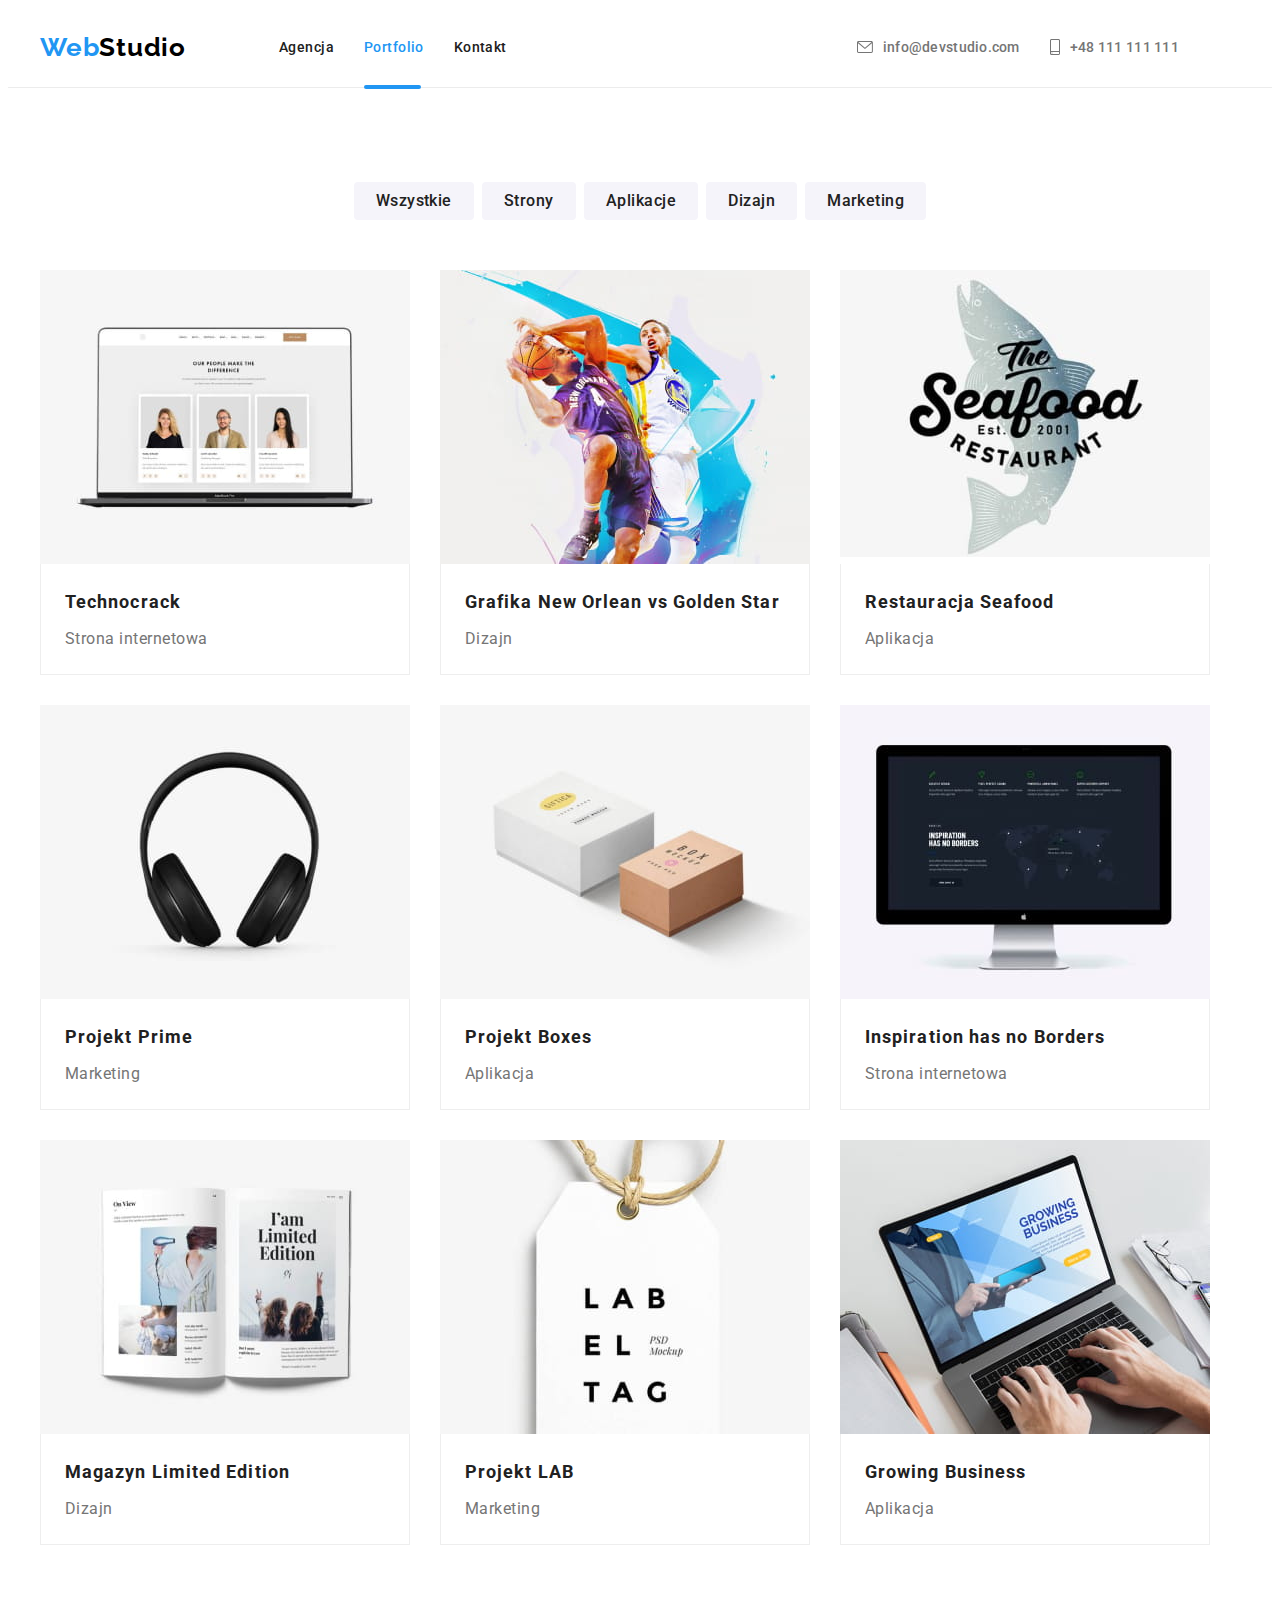
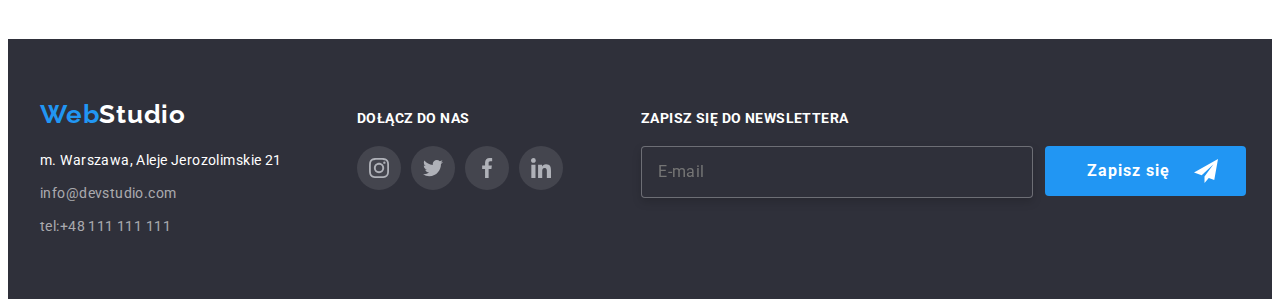
==== portfolio.html @ 3fe0741d "ok" ====
<!DOCTYPE html>
<html lang="pl">
  <head>
    <meta charset="UTF-8" />
    <meta http-equiv="X-UA-Compatible" content="IE=edge" />
    <meta name="viewport" content="width=device-width, initial-scale=1.0" />
    <title>Portfolio</title>
    <link
      rel="stylesheet"
      href="https://cdnjs.cloudflare.com/ajax/libs/modern-normalize/1.1.0/modern-normalize.min.css"
      integrity="sha512-wpPYUAdjBVSE4KJnH1VR1HeZfpl1ub8YT/NKx4PuQ5NmX2tKuGu6U/JRp5y+Y8XG2tV+wKQpNHVUX03MfMFn9Q=="
      crossorigin="anonymous"
      referrerpolicy="no-referrer"
    />
    <link rel="preconnect" href="https://fonts.googleapis.com" />
    <link rel="preconnect" href="https://fonts.gstatic.com" crossorigin />

    <link
      href="https://fonts.googleapis.com/css2?family=Raleway:wght@700&family=Roboto:wght@400;500;700;900&display=swap"
      rel="stylesheet"
    />

    <link href="./CSS/main.min.css" rel="stylesheet" />
  </head>
  <body>
    <header class="header">
      <div class="container header__container">
        <a href="index.html" class="brandname header__brandname"
          ><span class="pieceofbrand header__pieceofbrand">Web</span>Studio</a
        >
        <!--dodaję span żeby kolor Web były inny od Studio-->
        <nav class="nav header__nav">
          <ul class="list nav__list">
            <li>
              <a href="index.html" class="nav__link">Agencja</a>
            </li>
            <li><a href="portfolio.html" class="nav__link currentsiteportfolio">Portfolio</a></li>
            <li><a href="#Kontakt" class="nav__link">Kontakt</a></li>
          </ul>
        </nav>
        <ul class="contact header__contact list">
          <li class="contact__item">
            <a class="contact__link" href="mailto:info@devstudio.com">
              <svg class="contact__img" width="16" height="12">
                <use href="./icons.svg#icon-envelope"></use>
              </svg>
              info@devstudio.com</a
            >
          </li>
          <li>
            <a class="contact__link" href="tel:+48111111111">
              <svg class="contact__img" width="10" height="16">
                <use href="./icons.svg#icon-smartphone"></use>
              </svg>
              +48 111 111 111</a
            >
          </li>
        </ul>
      </div>
    </header>
    <main>
      <section class="section portfolio-section">
        <div class="container portfolio-section__container">
          <h1 class="visually-hidden portfolio-section__visually-hidden">portfolio</h1>
          <ul class="buttonslist portfolio-section__buttonlist">
            <li class="buttonslist_item">
              <button type="button" class="buttonslist__btn">Wszystkie</button>
            </li>
            <li class="buttonslist_item">
              <button type="button" class="buttonslist__btn">Strony</button>
            </li>
            <li class="buttonslist_item">
              <button type="button" class="buttonslist__btn">Aplikacje</button>
            </li>
            <li class="buttonslist_item">
              <button type="button" class="buttonslist__btn">Dizajn</button>
            </li>
            <li class="buttonslist_item">
              <button type="button" class="buttonslist__btn">Marketing</button>
            </li>
          </ul>
          <ul class="imagelist portfolio-section__imagelist">
            <li class="imagelist__item">
              <a class="imagelist__link" href="#">
                <div class="box imagelist__box">
                  <img
                    class="box__image"
                    src="./images/technocrack.jpg"
                    alt="zespół pracowników na ekranie monitora"
                    width="370"
                    height="294"
                  />
                  <div class="overlay imagelist__overlay">
                    Technocrack jest popularną platformą wykorzystywaną do rozpowszechniania
                    koronawirusa. Firmy wykorzystują tę platformę do celów szpiegowskich i ataków na
                    niezabezpieczone serwery konkurencji
                  </div>
                </div>
                <div class="imagelist__border">
                  <h3 class="imagelist__header">Technocrack</h3>
                  <p class="imagelist__description">Strona internetowa</p>
                </div></a
              >
            </li>
            <li class="imagelist__item">
              <a class="imagelist__link" href="#"
                ><div class="box imagelist__box">
                  <img
                    class="box__image"
                    src="./images/neworlean.jpg"
                    alt="grafika przedstawiająca koszykarzy"
                    width="370"
                    height="294"
                  />
                  <div class="overlay imagelist__overlay">
                    Technocrack jest popularną platformą wykorzystywaną do rozpowszechniania
                    koronawirusa. Firmy wykorzystują tę platformę do celów szpiegowskich i ataków na
                    niezabezpieczone serwery konkurencji
                  </div>
                </div>
                <div class="imagelist__border">
                  <h3 class="imagelist__header">Grafika New Orlean vs Golden Star</h3>
                  <p class="imagelist__description">Dizajn</p>
                </div></a
              >
            </li>
            <li class="imagelist__item">
              <a class="imagelist__link" href="#"
                ><div class="box imagelist__box">
                  <img
                    class="box__image"
                    src="./images/restaurant.jpg"
                    alt="logo restauracji"
                    width="370"
                    height="294"
                  />
                  <div class="overlay imagelist__overlay">
                    Technocrack jest popularną platformą wykorzystywaną do rozpowszechniania
                    koronawirusa. Firmy wykorzystują tę platformę do celów szpiegowskich i ataków na
                    niezabezpieczone serwery konkurencji
                  </div>
                </div>
                <div class="imagelist__border">
                  <h3 class="imagelist__header">Restauracja Seafood</h3>
                  <p class="imagelist__description">Aplikacja</p>
                </div></a
              >
            </li>
            <li class="imagelist__item">
              <a class="imagelist__link" href="#"
                ><div class="box imagelist__box">
                  <img
                    class="box__image"
                    src="./images/project-prime.jpg"
                    alt="słuchawki"
                    width="370"
                    height="294"
                  />
                  <div class="overlay imagelist__overlay">
                    Technocrack jest popularną platformą wykorzystywaną do rozpowszechniania
                    koronawirusa. Firmy wykorzystują tę platformę do celów szpiegowskich i ataków na
                    niezabezpieczone serwery konkurencji
                  </div>
                </div>
                <div class="imagelist__border">
                  <h3 class="imagelist__header">Projekt Prime</h3>
                  <p class="imagelist__description">Marketing</p>
                </div></a
              >
            </li>
            <li class="imagelist__item">
              <a class="imagelist__link" href="#"
                ><div class="box imagelist__box">
                  <img
                    class="box__image"
                    src="./images/project-boxex.jpg"
                    alt="dwa pudełka"
                    width="370"
                    height="294"
                  />
                  <div class="overlay imagelist__overlay">
                    Technocrack jest popularną platformą wykorzystywaną do rozpowszechniania
                    koronawirusa. Firmy wykorzystują tę platformę do celów szpiegowskich i ataków na
                    niezabezpieczone serwery konkurencji
                  </div>
                </div>
                <div class="imagelist__border">
                  <h3 class="imagelist__header">Projekt Boxes</h3>
                  <p class="imagelist__description">Aplikacja</p>
                </div></a
              >
            </li>
            <li class="imagelist__item">
              <a class="imagelist__link" href="#"
                ><div class="box imagelist__box">
                  <img
                    class="box__image"
                    src="./images/inspiration.jpg"
                    alt="ekran monitora"
                    width="370"
                    height="294"
                  />
                  <div class="overlay imagelist__overlay">
                    Technocrack jest popularną platformą wykorzystywaną do rozpowszechniania
                    koronawirusa. Firmy wykorzystują tę platformę do celów szpiegowskich i ataków na
                    niezabezpieczone serwery konkurencji
                  </div>
                </div>
                <div class="imagelist__border">
                  <h3 class="imagelist__header">Inspiration has no Borders</h3>
                  <p class="imagelist__description">Strona internetowa</p>
                </div></a
              >
            </li>
            <li class="imagelist__item">
              <a class="imagelist__link" href="#"
                ><div class="box imagelist__box">
                  <img
                    class="box__image"
                    class="box__image"
                    src="./images/magazine.jpg"
                    alt="otwarte czasopismo"
                    width="370"
                    height="294"
                  />
                  <div class="overlay imagelist__overlay">
                    Technocrack jest popularną platformą wykorzystywaną do rozpowszechniania
                    koronawirusa. Firmy wykorzystują tę platformę do celów szpiegowskich i ataków na
                    niezabezpieczone serwery konkurencji
                  </div>
                </div>
                <div class="imagelist__border">
                  <h3 class="imagelist__header">Magazyn Limited Edition</h3>
                  <p class="imagelist__description">Dizajn</p>
                </div></a
              >
            </li>
            <li class="imagelist__item">
              <a class="imagelist__link" href="#"
                ><div class="box imagelist__box">
                  <img
                    class="box__image"
                    src="./images/project-lab.jpg"
                    alt="etykieta z nazwą projektu"
                    width="370"
                    height="294"
                  />
                  <div class="overlay imagelist__overlay">
                    Technocrack jest popularną platformą wykorzystywaną do rozpowszechniania
                    koronawirusa. Firmy wykorzystują tę platformę do celów szpiegowskich i ataków na
                    niezabezpieczone serwery konkurencji
                  </div>
                </div>
                <div class="imagelist__border">
                  <h3 class="imagelist__header">Projekt LAB</h3>
                  <p class="imagelist__description">Marketing</p>
                </div></a
              >
            </li>
            <li class="imagelist__item">
              <a class="imagelist__link" href="#"
                ><div class="box imagelist__box">
                  <img
                    class="box__image"
                    src="./images/growing-business.jpg"
                    alt="otwarty laptop"
                    width="370"
                    height="294"
                  />
                  <div class="overlay imagelist__overlay">
                    Technocrack jest popularną platformą wykorzystywaną do rozpowszechniania
                    koronawirusa. Firmy wykorzystują tę platformę do celów szpiegowskich i ataków na
                    niezabezpieczone serwery konkurencji
                  </div>
                </div>
                <div class="imagelist__border">
                  <h3 class="imagelist__header">Growing Business</h3>
                  <p class="imagelist__description">Aplikacja</p>
                </div></a
              >
            </li>
          </ul>
        </div>
      </section>
    </main>
    <footer class="footer">
      <div class="container footer__container">
        <div class="footer__brandparagraph">
          <a href="index.html" class="brandname footer__brandname"
            ><span class="pieceofbrand footer__pieceofbrand">Web</span>Studio</a
          >
          <address class="adress footer__adress">
            <ul class="adress__list">
              <li class="adress__item">
                <a href="https://www.google.pl/" class="adress__localization"
                  >m. Warszawa, Aleje Jerozolimskie 21</a
                >
              </li>
              <li class="adress__item">
                <a href="mailto:info@devstudio.com" class="adress__contactfooter"
                  >info@devstudio.com</a
                >
              </li>
              <li class="adress__item">
                <a href="tel:+48111111111" class="adress__contactfooter">tel:+48 111 111 111</a>
              </li>
            </ul>
          </address>
        </div>
        <div class="footer__joinus-container">
          <p class="footer__joinus-slogan">dołącz do nas</p>
          <ul class="social social--footer footer__social">
            <li class="social__item">
              <a
                href="https://www.instagram.com/"
                target="_blank"
                class="social__link social__link-click"
                ><svg class="social__instagram">
                  <use href="./sprite.svg#icon-instagram"></use>
                </svg>
              </a>
            </li>
            <li class="social__item">
              <a
                href="https://www.twitter.com/"
                target="_blank"
                class="social__link social__link-click"
                ><svg class="social__twitter">
                  <use href="./sprite.svg#icon-twitter"></use>
                </svg>
              </a>
            </li>
            <li class="social__item">
              <a
                href="https://www.facebook.com/"
                target="_blank"
                class="social__link social__link-click"
                ><svg class="social__facebook">
                  <use href="./sprite.svg#icon-facebook"></use>
                </svg>
              </a>
            </li>
            <li class="social__item">
              <a
                href="https://www.linkedin.com/"
                target="_blank"
                class="social__link social__link-click"
                ><svg class="social__linkedin">
                  <use href="./sprite.svg#icon-linkedin"></use>
                </svg>
              </a>
            </li>
          </ul>
        </div>
        <form class="newsletterform footer__form">
          <label for="user-email" class="newsletterform__signup"> ZAPISZ SIĘ DO NEWSLETTERA </label>
          <div class="newsletterform__flex">
            <input
              id="user-email"
              type="email"
              name="email"
              placeholder="E-mail"
              class="newsletterform__email"
            />
            <button class="button newsletterform__button" type="submit">
              Zapisz się<svg class="newsletterform__arrow">
                <use href="./sprite2.svg#icon-arrow"></use>
              </svg>
            </button>
          </div>
        </form>
      </div>
    </footer>
  </body>
</html>
---- CSS/main.min.css ----
*,*::before *::after{margin:0;padding:0}body{font-family:"Roboto",sans-serif;font-size:14px;color:#212121;background:#fff;letter-spacing:.03em}h1,h2,h3,p{margin:0 auto}img{max-width:100%;height:auto;display:block}ul{list-style:none;padding:0;margin:0}a{text-decoration:none;margin:0}button{display:-webkit-box;display:-ms-flexbox;display:flex;cursor:pointer;border-radius:4px;border:none;-webkit-box-pack:center;-ms-flex-pack:center;justify-content:center;-webkit-box-align:center;-ms-flex-align:center;align-items:center}.container{width:1200px;margin:0 auto;padding:0 15px}.section{padding-top:94px;padding-bottom:94px}.header{margin:0 auto;border-bottom:1px solid #ececec}.header__container{display:-webkit-box;display:-ms-flexbox;display:flex;-webkit-box-align:center;-ms-flex-align:center;align-items:center;padding-top:24px;padding-bottom:25px}.header__brandname{color:#000;margin-right:93px}.brandname{display:block;font-family:"Raleway";font-size:26px;font-weight:700;letter-spacing:.03em}.pieceofbrand{color:#2196f3}.nav__link{font-weight:500;text-align:left;color:currentColor;-webkit-transition:color 250ms cubic-bezier(0.4, 0, 0.2, 1);transition:color 250ms cubic-bezier(0.4, 0, 0.2, 1)}.nav__link:hover{color:#2196f3}.nav__link:focus{color:#2196f3}.list{display:-webkit-box;display:-ms-flexbox;display:flex;gap:30px}.currentsite{color:#2196f3;position:relative}.currentsite::after{content:"";border-bottom:4px solid #2196f3;border-radius:2px;position:absolute;width:53px;top:46px;left:0}.contact{color:#757575;margin-left:350px}.contact__img{margin-right:10px;fill:currentColor}.contact__link{display:-webkit-box;display:-ms-flexbox;display:flex;-webkit-box-align:center;-ms-flex-align:center;align-items:center;font-weight:500;color:currentColor;letter-spacing:.02em;font-size:14px;-webkit-transition:color 250ms cubic-bezier(0.4, 0, 0.2, 1);transition:color 250ms cubic-bezier(0.4, 0, 0.2, 1)}.contact__link:hover,.contact__link:focus{color:#2196f3}.main-section{background-color:#2f303a;padding-top:200px;padding-bottom:200px;background-image:-webkit-gradient(linear, left top, left bottom, color-stop(50%, rgba(47, 48, 58, 0.4)), color-stop(50%, rgba(47, 48, 58, 0.4))),url(../images/backgroundimage.jpg);background-image:linear-gradient(rgba(47, 48, 58, 0.4) 50%, rgba(47, 48, 58, 0.4) 50%),url(../images/backgroundimage.jpg);background-repeat:no-repeat;background-size:cover;max-width:1600px;height:600px;margin:0 auto}.main-section__header{font-size:44px;font-weight:900;line-height:1.36;letter-spacing:.06em;text-align:center;color:var(--fifhtcolor);margin-bottom:30px;width:696px}.main-section__button{text-align:center;padding:10px 41px;margin:0 auto}.main-section__header{font-size:44px;font-weight:900;line-height:1.36;letter-spacing:.06em;text-align:center;color:#fff;margin-bottom:30px;width:696px}.button{font-size:16px;font-weight:700;line-height:1.88;letter-spacing:.06em;background-color:#2196f3;color:#fff;font-family:"Roboto";font-style:normal}.loremsection__item{-ms-flex-preferred-size:calc((100% - 90px)/4);flex-basis:calc((100% - 90px)/4)}.loremsection__background{display:-webkit-box;display:-ms-flexbox;display:flex;width:270px;height:120px;-webkit-box-pack:center;-ms-flex-pack:center;justify-content:center;-webkit-box-align:center;-ms-flex-align:center;align-items:center;background-color:#f5f4fa;border-radius:4px;margin-bottom:30px}.loremsection__description{line-height:1.71;text-align:left;color:#757575}.loremsection__header{letter-spacing:.03em;font-weight:700;color:#212121;margin-bottom:10px;font-size:14px}.visually-hidden{position:absolute;width:1px;height:1px;margin:-1px;border:0;padding:0;white-space:nowrap;-webkit-clip-path:inset(100%);clip-path:inset(100%);clip:rect(0 0 0 0);overflow:hidden}.ourteam{padding-top:0}.ourteam__item{position:relative}.ourteam__applications{display:-webkit-box;display:-ms-flexbox;display:flex;-webkit-box-pack:center;-ms-flex-pack:center;justify-content:center;-webkit-box-align:center;-ms-flex-align:center;align-items:center;font-family:"Roboto";font-style:normal;font-weight:700;line-height:1.14;color:#fff;width:370px;height:70px;background-color:rgba(47,48,58,.8);position:absolute;bottom:0px}.secondheader{letter-spacing:.03em;font-size:36px;font-weight:700;text-align:center;color:#212121;margin-bottom:50px}.lastsection--background{background-color:#f5f4fa}.lastsection__employee{border-radius:[object Object] px;background-color:#fff;-webkit-box-shadow:0px 1px 3px rgba(0,0,0,.12),0px 1px 1px rgba(0,0,0,.14),0px 2px 1px rgba(0,0,0,.2);box-shadow:0px 1px 3px rgba(0,0,0,.12),0px 1px 1px rgba(0,0,0,.14),0px 2px 1px rgba(0,0,0,.2);border-radius:0px 0px 4px 4px}.lastsection__employee-name{letter-spacing:.03em;font-size:16px;font-weight:500;text-align:center;color:#212121;margin-bottom:10px}.lastsection__employee-description{padding-top:30px;padding-bottom:30px}.lastsection__employee-position{font-size:16px;font-weight:400;text-align:center;color:#757575;letter-spacing:.03em;margin-bottom:16px}.social{display:-webkit-box;display:-ms-flexbox;display:flex;gap:10px;-webkit-box-pack:center;-ms-flex-pack:center;justify-content:center}.social__link{display:-webkit-box;display:-ms-flexbox;display:flex;color:#afb1b8;-webkit-box-pack:center;-ms-flex-pack:center;justify-content:center;-webkit-box-align:center;-ms-flex-align:center;align-items:center;width:44px;height:44px;border-radius:50%;background-color:#fff;-webkit-transition-property:background-color,color;transition-property:background-color,color;-webkit-transition-duration:250ms;transition-duration:250ms;-webkit-transition-timing-function:cubic-bezier(0.4, 0, 0.2, 1);transition-timing-function:cubic-bezier(0.4, 0, 0.2, 1)}.social__link:hover,.social__link:focus{color:#fff;background-color:#2196f3}.social__instagram,.social__linkedin,.social__facebook,.social__twitter{fill:currentColor;width:20px;height:20px}.social--footer{fill:#fff}.social__link-click{background:rgba(255,255,255,.1)}.customer-list{display:-webkit-box;display:-ms-flexbox;display:flex;gap:30px;-webkit-box-pack:center;-ms-flex-pack:center;justify-content:center}.customer-list__link{display:-webkit-box;display:-ms-flexbox;display:flex;-webkit-box-pack:center;-ms-flex-pack:center;justify-content:center;-webkit-box-align:center;-ms-flex-align:center;align-items:center;width:170px;height:92px;color:#afb1b8;border:1px solid currentColor;border-radius:4px;-webkit-transition:color 250ms cubic-bezier(0.4, 0, 0.2, 1);transition:color 250ms cubic-bezier(0.4, 0, 0.2, 1)}.customer-list__icon{fill:currentColor}.customer-list__link:hover,.customer-list__link:focus{color:#2196f3}.footer{background-color:#2f303a;padding-top:60px;padding-bottom:60px}.footer__brandname{text-align:left;color:#fff;margin-bottom:20px;margin-right:171px}.footer__joinus-slogan{font-family:Roboto;font-size:14px;font-weight:700;line-height:16px;letter-spacing:.03em;text-align:left;text-transform:uppercase;color:#fff;margin-bottom:20px}.footer__container{display:-webkit-box;display:-ms-flexbox;display:flex;-webkit-box-align:baseline;-ms-flex-align:baseline;align-items:baseline}.adress__contactfooter{line-height:1.71;color:rgba(255,255,255,.6);font-style:normal;-webkit-transition:color 250ms cubic-bezier(0.4, 0, 0.2, 1);transition:color 250ms cubic-bezier(0.4, 0, 0.2, 1)}.adress__contactfooter:hover,.adress__contactfooter:focus{color:#2196f3;cursor:pointer}.adress__localization{display:block;line-height:1.71;color:#fff;font-style:normal;margin-right:70px}.adress__list{display:block}.adress__item:not(:last-child){margin-bottom:9px}.newsletterform{margin-left:78px}.newsletterform__signup{display:block;font-family:Roboto;font-size:14px;font-weight:700;letter-spacing:.03em;color:#fff;text-transform:uppercase;margin-bottom:20px;cursor:pointer}.newsletterform__flex{display:-webkit-box;display:-ms-flexbox;display:flex}.newsletterform__email{width:358px;padding:15px 16px;font-family:Roboto;font-size:16px;font-weight:400;line-height:1.25;letter-spacing:.03em;border:1px solid rgba(255,255,255,.3);-webkit-filter:drop-shadow(0px 4px 4px rgba(0, 0, 0, 0.15));filter:drop-shadow(0px 4px 4px rgba(0, 0, 0, 0.15));border-radius:4px;background:#2f303a;color:rgba(255,255,255,.6);margin-right:12px;-webkit-transition:border-color 250ms cubic-bezier(0.4, 0, 0.2, 1),drop-shadow 250ms cubic-bezier(0.4, 0, 0.2, 1);transition:border-color 250ms cubic-bezier(0.4, 0, 0.2, 1),drop-shadow 250ms cubic-bezier(0.4, 0, 0.2, 1)}.newsletterform__email:hover,.newsletterform__email:focus{outline:none;border-color:#2196f3;-webkit-filter:drop-shadow(0px 4px 4px rgba(0, 0, 0, 0.15));filter:drop-shadow(0px 4px 4px rgba(0, 0, 0, 0.15))}.newsletterform__button{width:201px;height:50px;padding-left:42px;padding-right:28px;padding-top:0px;padding-bottom:0px;fill:#fff;-webkit-transition:-webkit-box-shadow 250ms cubic-bezier(0.4, 0, 0.2, 1);transition:-webkit-box-shadow 250ms cubic-bezier(0.4, 0, 0.2, 1);transition:box-shadow 250ms cubic-bezier(0.4, 0, 0.2, 1);transition:box-shadow 250ms cubic-bezier(0.4, 0, 0.2, 1), -webkit-box-shadow 250ms cubic-bezier(0.4, 0, 0.2, 1)}.newsletterform__button:hover,.newsletterform__button:focus{-webkit-box-shadow:0px 4px 4px rgba(0,0,0,.15);box-shadow:0px 4px 4px rgba(0,0,0,.15)}.newsletterform__arrow{width:24px;height:24px;margin-left:24px}.backdrop{position:fixed;top:0;left:0;width:100%;height:100%;z-index:1;background:rgba(0,0,0,.2);-webkit-transition:visibility 250ms cubic-bezier(0.4, 0, 0.2, 1),opacity 250ms cubic-bezier(0.4, 0, 0.2, 1);transition:visibility 250ms cubic-bezier(0.4, 0, 0.2, 1),opacity 250ms cubic-bezier(0.4, 0, 0.2, 1)}.is-hidden{pointer-events:none;visibility:hidden;opacity:0}.modal{width:528px;height:581px;position:absolute;top:50%;left:50%;-webkit-transform:translate(-50%, -50%);transform:translate(-50%, -50%);z-index:2;background-color:#fff;border-radius:4px;-webkit-box-shadow:0px 1px 3px rgba(0,0,0,.12),0px 1px 1px rgba(0,0,0,.14),0px 2px 1px rgba(0,0,0,.2);box-shadow:0px 1px 3px rgba(0,0,0,.12),0px 1px 1px rgba(0,0,0,.14),0px 2px 1px rgba(0,0,0,.2);padding:40px 40px}.form__paragraph{font-family:"Roboto";font-style:normal;font-weight:700;font-size:20px;text-align:center;letter-spacing:.03em;color:#212121;margin-bottom:12px}.form__namelabel{font-family:"Roboto";font-style:normal;font-weight:400;font-size:12px;letter-spacing:.01em;color:#757575;cursor:pointer;margin-bottom:4px}.form__user-name{width:100%;height:40px;padding-left:42px;border:1px solid rgba(33,33,33,.2);border-radius:4px;-webkit-transition:border-color 250ms cubic-bezier(0.4, 0, 0.2, 1);transition:border-color 250ms cubic-bezier(0.4, 0, 0.2, 1)}.form__user-name:hover,.form__user-name:focus{border-color:#2196f3;outline:none}.form__user-icon{position:absolute;width:12px;height:12px;top:50%;-webkit-transform:translateY(-50%);transform:translateY(-50%);left:15px;-webkit-transition:fill 250ms cubic-bezier(0.4, 0, 0.2, 1);transition:fill 250ms cubic-bezier(0.4, 0, 0.2, 1)}.form__user-name:hover+.form__user-icon,.form__user-name:focus+.form__user-icon{fill:#2196f3}.form__phonelabel{font-family:"Roboto";font-style:normal;font-weight:400;font-size:12px;letter-spacing:.01em;color:#757575;cursor:pointer;margin-bottom:4px}.form__user-phone{width:100%;height:40px;padding-left:42px;border:1px solid rgba(33,33,33,.2);border-radius:4px;-webkit-transition:border-color 250ms cubic-bezier(0.4, 0, 0.2, 1);transition:border-color 250ms cubic-bezier(0.4, 0, 0.2, 1)}.form__user-phone:hover,.form__user-phone:focus{border-color:#2196f3;outline:none}.form__phone-icon{position:absolute;width:13px;height:13px;top:50%;-webkit-transform:translateY(-50%);transform:translateY(-50%);left:14px;-webkit-transition:fill 250ms cubic-bezier(0.4, 0, 0.2, 1);transition:fill 250ms cubic-bezier(0.4, 0, 0.2, 1)}.form__user-phone:hover+.form__phone-icon,.form__user-phone:focus+.form__phone-icon{fill:#2196f3}.form__email-account-label{font-family:"Roboto";font-style:normal;font-weight:400;font-size:12px;letter-spacing:.01em;color:#757575;cursor:pointer;margin-bottom:4px}.form__user-email-account{width:100%;height:40px;padding-left:42px;border:1px solid rgba(33,33,33,.2);border-radius:4px;-webkit-transition:border-color 250ms cubic-bezier(0.4, 0, 0.2, 1);transition:border-color 250ms cubic-bezier(0.4, 0, 0.2, 1)}.form__user-email-account:hover,.form__user-email-account:focus{border-color:#2196f3;outline:none}.form__email-icon{position:absolute;width:15px;height:12px;top:50%;-webkit-transform:translateY(-50%);transform:translateY(-50%);left:13.5px;-webkit-transition:fill 250ms cubic-bezier(0.4, 0, 0.2, 1);transition:fill 250ms cubic-bezier(0.4, 0, 0.2, 1)}.form__user-email-account:hover+.form__email-icon,.form__user-email-account:focus+.form__email-icon{fill:#2196f3}.form__comment-label{font-family:"Roboto";font-style:normal;font-weight:400;font-size:12px;letter-spacing:.01em;color:#757575;cursor:pointer;margin-bottom:4px}.form__comment:-moz-placeholder-shown{font-family:"Roboto";font-style:normal;font-weight:400;font-size:12px;line-height:14px;letter-spacing:.01em;color:rgba(117,117,117,.5)}.form__comment:-ms-input-placeholder{font-family:"Roboto";font-style:normal;font-weight:400;font-size:12px;line-height:14px;letter-spacing:.01em;color:rgba(117,117,117,.5)}.form__comment:placeholder-shown{font-family:"Roboto";font-style:normal;font-weight:400;font-size:12px;line-height:14px;letter-spacing:.01em;color:rgba(117,117,117,.5)}.form__comment{width:100%;height:120px;padding:12px 16px;border:1px solid rgba(33,33,33,.2);border-radius:4px;resize:none;-webkit-transition:border-color 250ms cubic-bezier(0.4, 0, 0.2, 1);transition:border-color 250ms cubic-bezier(0.4, 0, 0.2, 1);margin-bottom:20px}.form__comment:hover,.form__comment:focus{border-color:#2196f3;outline:none;color:#000}.form__politcslabel{font-family:"Roboto";font-style:normal;font-weight:400;font-size:14px;line-height:1.71;letter-spacing:.03em;color:#757575;cursor:pointer;padding-left:37px}.form__statute-politics{text-decoration:underline;color:#2196f3}.form__confirmation-icon{width:16px;height:15px;fill:#fff;z-index:1;opacity:0;position:absolute;left:54px;top:437px}.form__politics-confirmation{width:16px;height:15px;outline:1px solid #212121;-webkit-appearance:none;-moz-appearance:none;appearance:none;border-radius:2px;z-index:2;opacity:0;position:absolute;left:54px;top:437px}.form__checbox_empty{width:16px;height:15px;z-index:0;opacity:1;position:absolute;left:54px;top:437px}.form__politics-confirmation:checked+.form__confirmation-icon{opacity:1}.form__sendbutton{margin-top:30px;margin-bottom:40px;margin-left:auto;margin-right:auto;width:200px;height:50px;-webkit-transition:-webkit-box-shadow 250ms cubic-bezier(0.4, 0, 0.2, 1);transition:-webkit-box-shadow 250ms cubic-bezier(0.4, 0, 0.2, 1);transition:box-shadow 250ms cubic-bezier(0.4, 0, 0.2, 1);transition:box-shadow 250ms cubic-bezier(0.4, 0, 0.2, 1), -webkit-box-shadow 250ms cubic-bezier(0.4, 0, 0.2, 1)}.form__sendbutton:hover,.form__sendbutton:focus{-webkit-box-shadow:0px 4px 4px rgba(0,0,0,.15);box-shadow:0px 4px 4px rgba(0,0,0,.15)}.form__close-btn-icon{width:11px;height:11px}.form__close-btn{display:-webkit-box;display:-ms-flexbox;display:flex;-webkit-box-pack:center;-ms-flex-pack:center;justify-content:center;-webkit-box-align:center;-ms-flex-align:center;align-items:center;width:30px;height:30px;position:absolute;top:8px;left:490px;background:#fff;border:1px solid rgba(0,0,0,.1);border-radius:50%}.user-container{position:relative;margin-bottom:10px}.currentsiteportfolio{color:#2196f3;position:relative}.currentsiteportfolio::after{content:"";border-bottom:4px solid #2196f3;border-radius:2px;position:absolute;width:57px;top:46px;left:0}.buttonslist{display:-webkit-box;display:-ms-flexbox;display:flex;-webkit-box-pack:center;-ms-flex-pack:center;justify-content:center;gap:8px;margin-bottom:50px}.buttonslist__btn{font-size:16px;font-weight:500;text-align:center;background-color:#f5f4fa;color:#212121;font-family:"Roboto";padding:6px 22px;letter-spacing:.03em;line-height:1.62;-webkit-box-shadow:none;box-shadow:none;-webkit-transition-property:background-color,color,-webkit-box-shadow;transition-property:background-color,color,-webkit-box-shadow;transition-property:background-color,color,box-shadow;transition-property:background-color,color,box-shadow,-webkit-box-shadow;-webkit-transition-duration:250ms;transition-duration:250ms;-webkit-transition-timing-function:cubic-bezier(0.4, 0, 0.2, 1);transition-timing-function:cubic-bezier(0.4, 0, 0.2, 1)}.buttonslist__btn:hover,.buttonslist__btn:focus{color:#fff;background-color:#2196f3;cursor:pointer;-webkit-box-shadow:0px 3px 1px rgba(0,0,0,.1),0px 1px 2px rgba(0,0,0,.08),0px 2px 2px rgba(0,0,0,.12);box-shadow:0px 3px 1px rgba(0,0,0,.1),0px 1px 2px rgba(0,0,0,.08),0px 2px 2px rgba(0,0,0,.12)}.box{position:relative;width:370px;height:294px;overflow:hidden}.overlay{position:absolute;top:0;left:0;padding:49px 45px 49px 24px;width:100%;height:100%;font-family:"Roboto";font-style:normal;font-weight:400;font-size:18px;line-height:1.56;letter-spacing:.03em;color:#fff;background-color:rgba(33,150,243,.9);-webkit-transform:translateY(100%);transform:translateY(100%);-webkit-transition:-webkit-transform 250ms cubic-bezier(0.4, 0, 0.2, 1);transition:-webkit-transform 250ms cubic-bezier(0.4, 0, 0.2, 1);transition:transform 250ms cubic-bezier(0.4, 0, 0.2, 1);transition:transform 250ms cubic-bezier(0.4, 0, 0.2, 1), -webkit-transform 250ms cubic-bezier(0.4, 0, 0.2, 1)}.imagelist{display:-webkit-box;display:-ms-flexbox;display:flex;gap:30px;-ms-flex-wrap:wrap;flex-wrap:wrap}.imagelist_link{display:block;width:370px;-webkit-box-shadow:none;box-shadow:none;-webkit-transition-property:-webkit-box-shadow;transition-property:-webkit-box-shadow;transition-property:box-shadow;transition-property:box-shadow, -webkit-box-shadow;-webkit-transition-duration:250ms;transition-duration:250ms;-webkit-transition-timing-function:cubic-bezier(0.4, 0, 0.2, 1);transition-timing-function:cubic-bezier(0.4, 0, 0.2, 1)}.imagelist__link:hover,.imagelist__link:focus{-webkit-box-shadow:0px 1px 1px rgba(0,0,0,.12),0px 4px 4px rgba(0,0,0,.06),1px 4px 6px rgba(0,0,0,.16);box-shadow:0px 1px 1px rgba(0,0,0,.12),0px 4px 4px rgba(0,0,0,.06),1px 4px 6px rgba(0,0,0,.16)}.imagelist__border{padding-top:20px;border-right:1px solid #eee;border-bottom:1px solid #eee;border-left:1px solid #eee;padding-left:24px;padding-right:24px;padding-bottom:20px}.imagelist__header{font-size:18px;font-weight:700;line-height:2;letter-spacing:.06em;text-align:left;color:#212121;margin-bottom:4px}.imagelist__description{font-size:16px;line-height:1.88;text-align:left;color:#757575;letter-spacing:.03em}.imagelist__link:hover .overlay,.imagelist__link:focus .overlay{-webkit-transform:translateY(0%);transform:translateY(0%)}/*# sourceMappingURL=main.min.css.map */
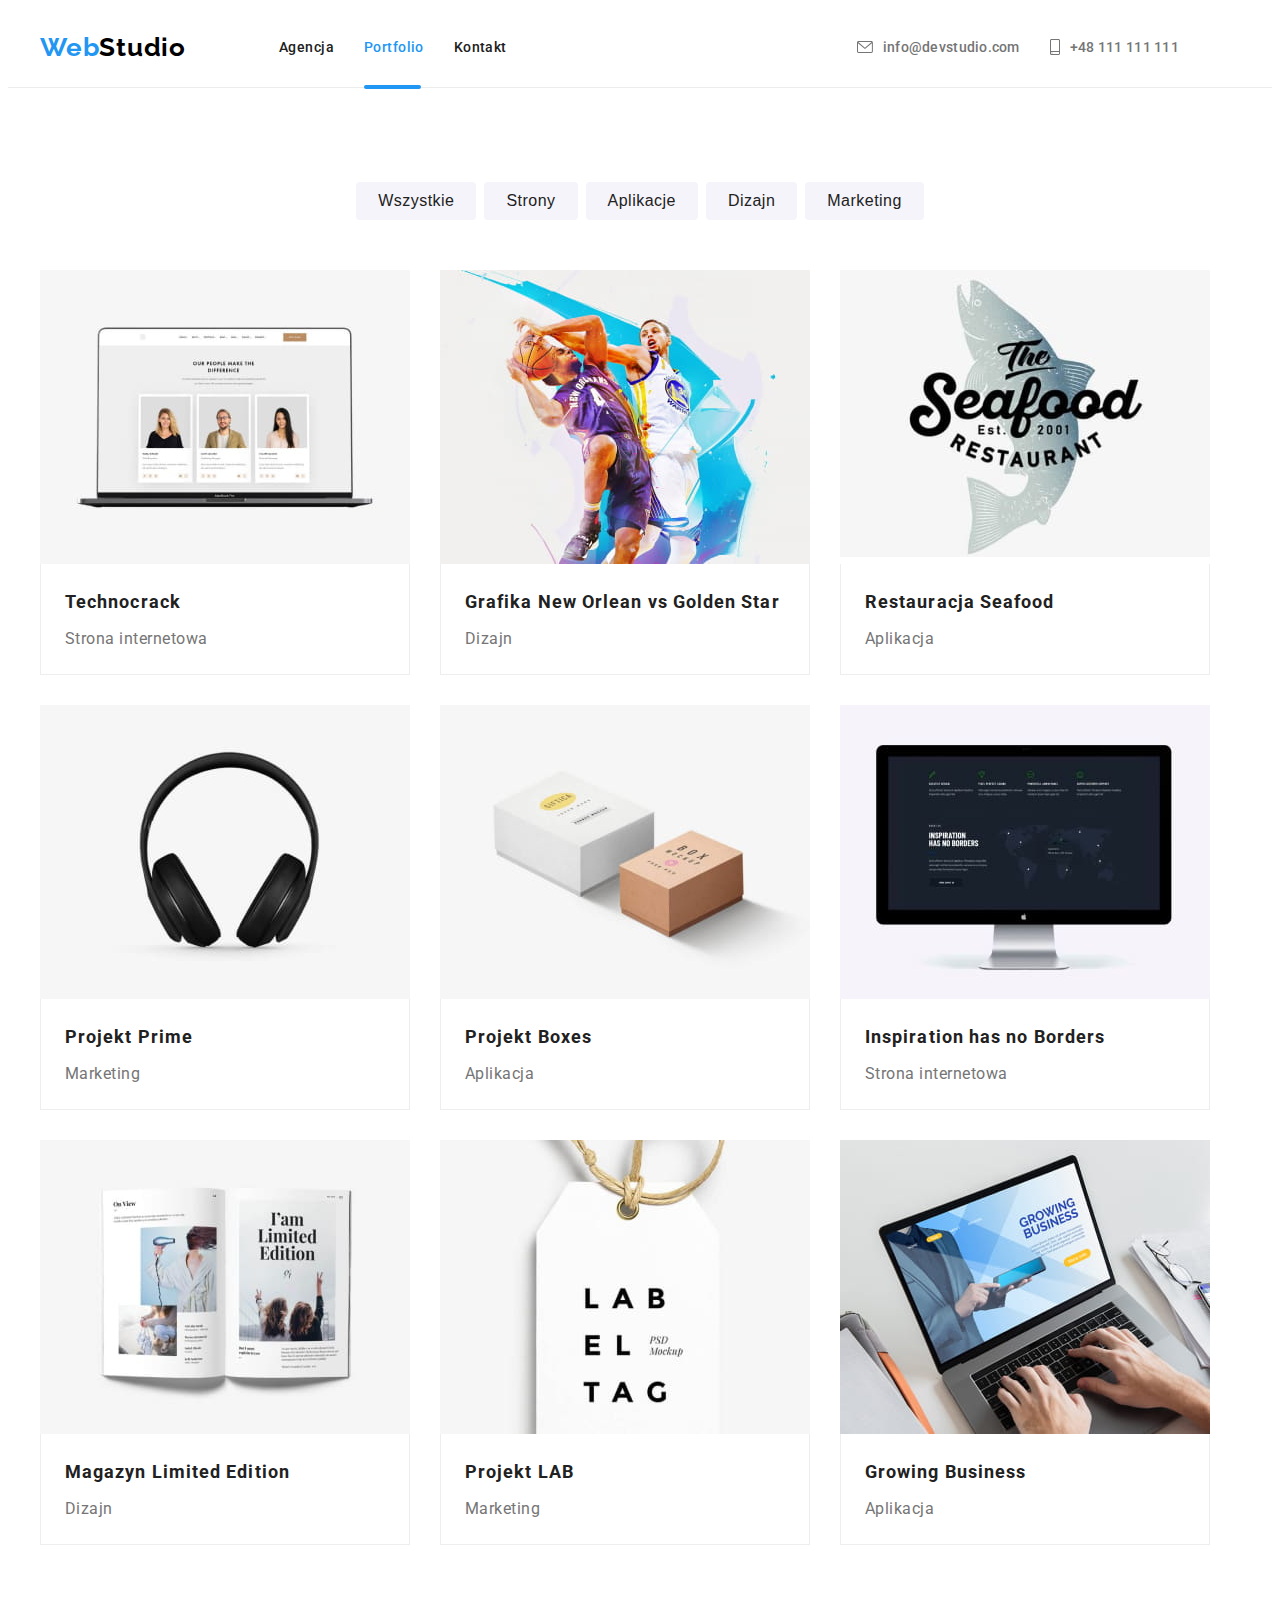
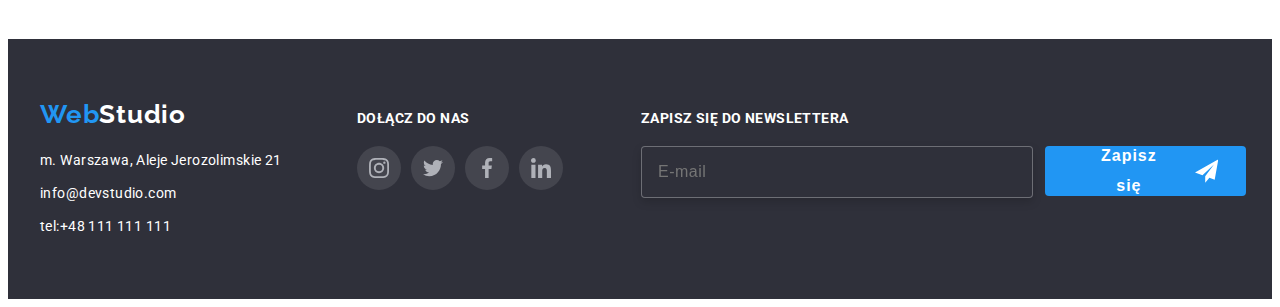
==== commit 9affb3b0: "ok" ====
--- a/portfolio.html
+++ b/portfolio.html
@@ -366,6 +366,7 @@
               Zapisz się<svg class="newsletterform__arrow">
                 <use href="./sprite2.svg#icon-arrow"></use>
               </svg>
+              <script defer src="js/mobile-menu.js"></script>
             </button>
           </div>
         </form>
--- a/CSS/main.min.css
+++ b/CSS/main.min.css
@@ -1 +1 @@
-*,*::before *::after{margin:0;padding:0}body{font-family:"Roboto",sans-serif;font-size:14px;color:#212121;background:#fff;letter-spacing:.03em}h1,h2,h3,p{margin:0 auto}img{max-width:100%;height:auto;display:block}ul{list-style:none;padding:0;margin:0}a{text-decoration:none;margin:0}button{display:-webkit-box;display:-ms-flexbox;display:flex;cursor:pointer;border-radius:4px;border:none;-webkit-box-pack:center;-ms-flex-pack:center;justify-content:center;-webkit-box-align:center;-ms-flex-align:center;align-items:center}.container{width:1200px;margin:0 auto;padding:0 15px}.section{padding-top:94px;padding-bottom:94px}.header{margin:0 auto;border-bottom:1px solid #ececec}.header__container{display:-webkit-box;display:-ms-flexbox;display:flex;-webkit-box-align:center;-ms-flex-align:center;align-items:center;padding-top:24px;padding-bottom:25px}.header__brandname{color:#000;margin-right:93px}.brandname{display:block;font-family:"Raleway";font-size:26px;font-weight:700;letter-spacing:.03em}.pieceofbrand{color:#2196f3}.nav__link{font-weight:500;text-align:left;color:currentColor;-webkit-transition:color 250ms cubic-bezier(0.4, 0, 0.2, 1);transition:color 250ms cubic-bezier(0.4, 0, 0.2, 1)}.nav__link:hover{color:#2196f3}.nav__link:focus{color:#2196f3}.list{display:-webkit-box;display:-ms-flexbox;display:flex;gap:30px}.currentsite{color:#2196f3;position:relative}.currentsite::after{content:"";border-bottom:4px solid #2196f3;border-radius:2px;position:absolute;width:53px;top:46px;left:0}.contact{color:#757575;margin-left:350px}.contact__img{margin-right:10px;fill:currentColor}.contact__link{display:-webkit-box;display:-ms-flexbox;display:flex;-webkit-box-align:center;-ms-flex-align:center;align-items:center;font-weight:500;color:currentColor;letter-spacing:.02em;font-size:14px;-webkit-transition:color 250ms cubic-bezier(0.4, 0, 0.2, 1);transition:color 250ms cubic-bezier(0.4, 0, 0.2, 1)}.contact__link:hover,.contact__link:focus{color:#2196f3}.main-section{background-color:#2f303a;padding-top:200px;padding-bottom:200px;background-image:-webkit-gradient(linear, left top, left bottom, color-stop(50%, rgba(47, 48, 58, 0.4)), color-stop(50%, rgba(47, 48, 58, 0.4))),url(../images/backgroundimage.jpg);background-image:linear-gradient(rgba(47, 48, 58, 0.4) 50%, rgba(47, 48, 58, 0.4) 50%),url(../images/backgroundimage.jpg);background-repeat:no-repeat;background-size:cover;max-width:1600px;height:600px;margin:0 auto}.main-section__header{font-size:44px;font-weight:900;line-height:1.36;letter-spacing:.06em;text-align:center;color:var(--fifhtcolor);margin-bottom:30px;width:696px}.main-section__button{text-align:center;padding:10px 41px;margin:0 auto}.main-section__header{font-size:44px;font-weight:900;line-height:1.36;letter-spacing:.06em;text-align:center;color:#fff;margin-bottom:30px;width:696px}.button{font-size:16px;font-weight:700;line-height:1.88;letter-spacing:.06em;background-color:#2196f3;color:#fff;font-family:"Roboto";font-style:normal}.loremsection__item{-ms-flex-preferred-size:calc((100% - 90px)/4);flex-basis:calc((100% - 90px)/4)}.loremsection__background{display:-webkit-box;display:-ms-flexbox;display:flex;width:270px;height:120px;-webkit-box-pack:center;-ms-flex-pack:center;justify-content:center;-webkit-box-align:center;-ms-flex-align:center;align-items:center;background-color:#f5f4fa;border-radius:4px;margin-bottom:30px}.loremsection__description{line-height:1.71;text-align:left;color:#757575}.loremsection__header{letter-spacing:.03em;font-weight:700;color:#212121;margin-bottom:10px;font-size:14px}.visually-hidden{position:absolute;width:1px;height:1px;margin:-1px;border:0;padding:0;white-space:nowrap;-webkit-clip-path:inset(100%);clip-path:inset(100%);clip:rect(0 0 0 0);overflow:hidden}.ourteam{padding-top:0}.ourteam__item{position:relative}.ourteam__applications{display:-webkit-box;display:-ms-flexbox;display:flex;-webkit-box-pack:center;-ms-flex-pack:center;justify-content:center;-webkit-box-align:center;-ms-flex-align:center;align-items:center;font-family:"Roboto";font-style:normal;font-weight:700;line-height:1.14;color:#fff;width:370px;height:70px;background-color:rgba(47,48,58,.8);position:absolute;bottom:0px}.secondheader{letter-spacing:.03em;font-size:36px;font-weight:700;text-align:center;color:#212121;margin-bottom:50px}.lastsection--background{background-color:#f5f4fa}.lastsection__employee{border-radius:[object Object] px;background-color:#fff;-webkit-box-shadow:0px 1px 3px rgba(0,0,0,.12),0px 1px 1px rgba(0,0,0,.14),0px 2px 1px rgba(0,0,0,.2);box-shadow:0px 1px 3px rgba(0,0,0,.12),0px 1px 1px rgba(0,0,0,.14),0px 2px 1px rgba(0,0,0,.2);border-radius:0px 0px 4px 4px}.lastsection__employee-name{letter-spacing:.03em;font-size:16px;font-weight:500;text-align:center;color:#212121;margin-bottom:10px}.lastsection__employee-description{padding-top:30px;padding-bottom:30px}.lastsection__employee-position{font-size:16px;font-weight:400;text-align:center;color:#757575;letter-spacing:.03em;margin-bottom:16px}.social{display:-webkit-box;display:-ms-flexbox;display:flex;gap:10px;-webkit-box-pack:center;-ms-flex-pack:center;justify-content:center}.social__link{display:-webkit-box;display:-ms-flexbox;display:flex;color:#afb1b8;-webkit-box-pack:center;-ms-flex-pack:center;justify-content:center;-webkit-box-align:center;-ms-flex-align:center;align-items:center;width:44px;height:44px;border-radius:50%;background-color:#fff;-webkit-transition-property:background-color,color;transition-property:background-color,color;-webkit-transition-duration:250ms;transition-duration:250ms;-webkit-transition-timing-function:cubic-bezier(0.4, 0, 0.2, 1);transition-timing-function:cubic-bezier(0.4, 0, 0.2, 1)}.social__link:hover,.social__link:focus{color:#fff;background-color:#2196f3}.social__instagram,.social__linkedin,.social__facebook,.social__twitter{fill:currentColor;width:20px;height:20px}.social--footer{fill:#fff}.social__link-click{background:rgba(255,255,255,.1)}.customer-list{display:-webkit-box;display:-ms-flexbox;display:flex;gap:30px;-webkit-box-pack:center;-ms-flex-pack:center;justify-content:center}.customer-list__link{display:-webkit-box;display:-ms-flexbox;display:flex;-webkit-box-pack:center;-ms-flex-pack:center;justify-content:center;-webkit-box-align:center;-ms-flex-align:center;align-items:center;width:170px;height:92px;color:#afb1b8;border:1px solid currentColor;border-radius:4px;-webkit-transition:color 250ms cubic-bezier(0.4, 0, 0.2, 1);transition:color 250ms cubic-bezier(0.4, 0, 0.2, 1)}.customer-list__icon{fill:currentColor}.customer-list__link:hover,.customer-list__link:focus{color:#2196f3}.footer{background-color:#2f303a;padding-top:60px;padding-bottom:60px}.footer__brandname{text-align:left;color:#fff;margin-bottom:20px;margin-right:171px}.footer__joinus-slogan{font-family:Roboto;font-size:14px;font-weight:700;line-height:16px;letter-spacing:.03em;text-align:left;text-transform:uppercase;color:#fff;margin-bottom:20px}.footer__container{display:-webkit-box;display:-ms-flexbox;display:flex;-webkit-box-align:baseline;-ms-flex-align:baseline;align-items:baseline}.adress__contactfooter{line-height:1.71;color:rgba(255,255,255,.6);font-style:normal;-webkit-transition:color 250ms cubic-bezier(0.4, 0, 0.2, 1);transition:color 250ms cubic-bezier(0.4, 0, 0.2, 1)}.adress__contactfooter:hover,.adress__contactfooter:focus{color:#2196f3;cursor:pointer}.adress__localization{display:block;line-height:1.71;color:#fff;font-style:normal;margin-right:70px}.adress__list{display:block}.adress__item:not(:last-child){margin-bottom:9px}.newsletterform{margin-left:78px}.newsletterform__signup{display:block;font-family:Roboto;font-size:14px;font-weight:700;letter-spacing:.03em;color:#fff;text-transform:uppercase;margin-bottom:20px;cursor:pointer}.newsletterform__flex{display:-webkit-box;display:-ms-flexbox;display:flex}.newsletterform__email{width:358px;padding:15px 16px;font-family:Roboto;font-size:16px;font-weight:400;line-height:1.25;letter-spacing:.03em;border:1px solid rgba(255,255,255,.3);-webkit-filter:drop-shadow(0px 4px 4px rgba(0, 0, 0, 0.15));filter:drop-shadow(0px 4px 4px rgba(0, 0, 0, 0.15));border-radius:4px;background:#2f303a;color:rgba(255,255,255,.6);margin-right:12px;-webkit-transition:border-color 250ms cubic-bezier(0.4, 0, 0.2, 1),drop-shadow 250ms cubic-bezier(0.4, 0, 0.2, 1);transition:border-color 250ms cubic-bezier(0.4, 0, 0.2, 1),drop-shadow 250ms cubic-bezier(0.4, 0, 0.2, 1)}.newsletterform__email:hover,.newsletterform__email:focus{outline:none;border-color:#2196f3;-webkit-filter:drop-shadow(0px 4px 4px rgba(0, 0, 0, 0.15));filter:drop-shadow(0px 4px 4px rgba(0, 0, 0, 0.15))}.newsletterform__button{width:201px;height:50px;padding-left:42px;padding-right:28px;padding-top:0px;padding-bottom:0px;fill:#fff;-webkit-transition:-webkit-box-shadow 250ms cubic-bezier(0.4, 0, 0.2, 1);transition:-webkit-box-shadow 250ms cubic-bezier(0.4, 0, 0.2, 1);transition:box-shadow 250ms cubic-bezier(0.4, 0, 0.2, 1);transition:box-shadow 250ms cubic-bezier(0.4, 0, 0.2, 1), -webkit-box-shadow 250ms cubic-bezier(0.4, 0, 0.2, 1)}.newsletterform__button:hover,.newsletterform__button:focus{-webkit-box-shadow:0px 4px 4px rgba(0,0,0,.15);box-shadow:0px 4px 4px rgba(0,0,0,.15)}.newsletterform__arrow{width:24px;height:24px;margin-left:24px}.backdrop{position:fixed;top:0;left:0;width:100%;height:100%;z-index:1;background:rgba(0,0,0,.2);-webkit-transition:visibility 250ms cubic-bezier(0.4, 0, 0.2, 1),opacity 250ms cubic-bezier(0.4, 0, 0.2, 1);transition:visibility 250ms cubic-bezier(0.4, 0, 0.2, 1),opacity 250ms cubic-bezier(0.4, 0, 0.2, 1)}.is-hidden{pointer-events:none;visibility:hidden;opacity:0}.modal{width:528px;height:581px;position:absolute;top:50%;left:50%;-webkit-transform:translate(-50%, -50%);transform:translate(-50%, -50%);z-index:2;background-color:#fff;border-radius:4px;-webkit-box-shadow:0px 1px 3px rgba(0,0,0,.12),0px 1px 1px rgba(0,0,0,.14),0px 2px 1px rgba(0,0,0,.2);box-shadow:0px 1px 3px rgba(0,0,0,.12),0px 1px 1px rgba(0,0,0,.14),0px 2px 1px rgba(0,0,0,.2);padding:40px 40px}.form__paragraph{font-family:"Roboto";font-style:normal;font-weight:700;font-size:20px;text-align:center;letter-spacing:.03em;color:#212121;margin-bottom:12px}.form__namelabel{font-family:"Roboto";font-style:normal;font-weight:400;font-size:12px;letter-spacing:.01em;color:#757575;cursor:pointer;margin-bottom:4px}.form__user-name{width:100%;height:40px;padding-left:42px;border:1px solid rgba(33,33,33,.2);border-radius:4px;-webkit-transition:border-color 250ms cubic-bezier(0.4, 0, 0.2, 1);transition:border-color 250ms cubic-bezier(0.4, 0, 0.2, 1)}.form__user-name:hover,.form__user-name:focus{border-color:#2196f3;outline:none}.form__user-icon{position:absolute;width:12px;height:12px;top:50%;-webkit-transform:translateY(-50%);transform:translateY(-50%);left:15px;-webkit-transition:fill 250ms cubic-bezier(0.4, 0, 0.2, 1);transition:fill 250ms cubic-bezier(0.4, 0, 0.2, 1)}.form__user-name:hover+.form__user-icon,.form__user-name:focus+.form__user-icon{fill:#2196f3}.form__phonelabel{font-family:"Roboto";font-style:normal;font-weight:400;font-size:12px;letter-spacing:.01em;color:#757575;cursor:pointer;margin-bottom:4px}.form__user-phone{width:100%;height:40px;padding-left:42px;border:1px solid rgba(33,33,33,.2);border-radius:4px;-webkit-transition:border-color 250ms cubic-bezier(0.4, 0, 0.2, 1);transition:border-color 250ms cubic-bezier(0.4, 0, 0.2, 1)}.form__user-phone:hover,.form__user-phone:focus{border-color:#2196f3;outline:none}.form__phone-icon{position:absolute;width:13px;height:13px;top:50%;-webkit-transform:translateY(-50%);transform:translateY(-50%);left:14px;-webkit-transition:fill 250ms cubic-bezier(0.4, 0, 0.2, 1);transition:fill 250ms cubic-bezier(0.4, 0, 0.2, 1)}.form__user-phone:hover+.form__phone-icon,.form__user-phone:focus+.form__phone-icon{fill:#2196f3}.form__email-account-label{font-family:"Roboto";font-style:normal;font-weight:400;font-size:12px;letter-spacing:.01em;color:#757575;cursor:pointer;margin-bottom:4px}.form__user-email-account{width:100%;height:40px;padding-left:42px;border:1px solid rgba(33,33,33,.2);border-radius:4px;-webkit-transition:border-color 250ms cubic-bezier(0.4, 0, 0.2, 1);transition:border-color 250ms cubic-bezier(0.4, 0, 0.2, 1)}.form__user-email-account:hover,.form__user-email-account:focus{border-color:#2196f3;outline:none}.form__email-icon{position:absolute;width:15px;height:12px;top:50%;-webkit-transform:translateY(-50%);transform:translateY(-50%);left:13.5px;-webkit-transition:fill 250ms cubic-bezier(0.4, 0, 0.2, 1);transition:fill 250ms cubic-bezier(0.4, 0, 0.2, 1)}.form__user-email-account:hover+.form__email-icon,.form__user-email-account:focus+.form__email-icon{fill:#2196f3}.form__comment-label{font-family:"Roboto";font-style:normal;font-weight:400;font-size:12px;letter-spacing:.01em;color:#757575;cursor:pointer;margin-bottom:4px}.form__comment:-moz-placeholder-shown{font-family:"Roboto";font-style:normal;font-weight:400;font-size:12px;line-height:14px;letter-spacing:.01em;color:rgba(117,117,117,.5)}.form__comment:-ms-input-placeholder{font-family:"Roboto";font-style:normal;font-weight:400;font-size:12px;line-height:14px;letter-spacing:.01em;color:rgba(117,117,117,.5)}.form__comment:placeholder-shown{font-family:"Roboto";font-style:normal;font-weight:400;font-size:12px;line-height:14px;letter-spacing:.01em;color:rgba(117,117,117,.5)}.form__comment{width:100%;height:120px;padding:12px 16px;border:1px solid rgba(33,33,33,.2);border-radius:4px;resize:none;-webkit-transition:border-color 250ms cubic-bezier(0.4, 0, 0.2, 1);transition:border-color 250ms cubic-bezier(0.4, 0, 0.2, 1);margin-bottom:20px}.form__comment:hover,.form__comment:focus{border-color:#2196f3;outline:none;color:#000}.form__politcslabel{font-family:"Roboto";font-style:normal;font-weight:400;font-size:14px;line-height:1.71;letter-spacing:.03em;color:#757575;cursor:pointer;padding-left:37px}.form__statute-politics{text-decoration:underline;color:#2196f3}.form__confirmation-icon{width:16px;height:15px;fill:#fff;z-index:1;opacity:0;position:absolute;left:54px;top:437px}.form__politics-confirmation{width:16px;height:15px;outline:1px solid #212121;-webkit-appearance:none;-moz-appearance:none;appearance:none;border-radius:2px;z-index:2;opacity:0;position:absolute;left:54px;top:437px}.form__checbox_empty{width:16px;height:15px;z-index:0;opacity:1;position:absolute;left:54px;top:437px}.form__politics-confirmation:checked+.form__confirmation-icon{opacity:1}.form__sendbutton{margin-top:30px;margin-bottom:40px;margin-left:auto;margin-right:auto;width:200px;height:50px;-webkit-transition:-webkit-box-shadow 250ms cubic-bezier(0.4, 0, 0.2, 1);transition:-webkit-box-shadow 250ms cubic-bezier(0.4, 0, 0.2, 1);transition:box-shadow 250ms cubic-bezier(0.4, 0, 0.2, 1);transition:box-shadow 250ms cubic-bezier(0.4, 0, 0.2, 1), -webkit-box-shadow 250ms cubic-bezier(0.4, 0, 0.2, 1)}.form__sendbutton:hover,.form__sendbutton:focus{-webkit-box-shadow:0px 4px 4px rgba(0,0,0,.15);box-shadow:0px 4px 4px rgba(0,0,0,.15)}.form__close-btn-icon{width:11px;height:11px}.form__close-btn{display:-webkit-box;display:-ms-flexbox;display:flex;-webkit-box-pack:center;-ms-flex-pack:center;justify-content:center;-webkit-box-align:center;-ms-flex-align:center;align-items:center;width:30px;height:30px;position:absolute;top:8px;left:490px;background:#fff;border:1px solid rgba(0,0,0,.1);border-radius:50%}.user-container{position:relative;margin-bottom:10px}.currentsiteportfolio{color:#2196f3;position:relative}.currentsiteportfolio::after{content:"";border-bottom:4px solid #2196f3;border-radius:2px;position:absolute;width:57px;top:46px;left:0}.buttonslist{display:-webkit-box;display:-ms-flexbox;display:flex;-webkit-box-pack:center;-ms-flex-pack:center;justify-content:center;gap:8px;margin-bottom:50px}.buttonslist__btn{font-size:16px;font-weight:500;text-align:center;background-color:#f5f4fa;color:#212121;font-family:"Roboto";padding:6px 22px;letter-spacing:.03em;line-height:1.62;-webkit-box-shadow:none;box-shadow:none;-webkit-transition-property:background-color,color,-webkit-box-shadow;transition-property:background-color,color,-webkit-box-shadow;transition-property:background-color,color,box-shadow;transition-property:background-color,color,box-shadow,-webkit-box-shadow;-webkit-transition-duration:250ms;transition-duration:250ms;-webkit-transition-timing-function:cubic-bezier(0.4, 0, 0.2, 1);transition-timing-function:cubic-bezier(0.4, 0, 0.2, 1)}.buttonslist__btn:hover,.buttonslist__btn:focus{color:#fff;background-color:#2196f3;cursor:pointer;-webkit-box-shadow:0px 3px 1px rgba(0,0,0,.1),0px 1px 2px rgba(0,0,0,.08),0px 2px 2px rgba(0,0,0,.12);box-shadow:0px 3px 1px rgba(0,0,0,.1),0px 1px 2px rgba(0,0,0,.08),0px 2px 2px rgba(0,0,0,.12)}.box{position:relative;width:370px;height:294px;overflow:hidden}.overlay{position:absolute;top:0;left:0;padding:49px 45px 49px 24px;width:100%;height:100%;font-family:"Roboto";font-style:normal;font-weight:400;font-size:18px;line-height:1.56;letter-spacing:.03em;color:#fff;background-color:rgba(33,150,243,.9);-webkit-transform:translateY(100%);transform:translateY(100%);-webkit-transition:-webkit-transform 250ms cubic-bezier(0.4, 0, 0.2, 1);transition:-webkit-transform 250ms cubic-bezier(0.4, 0, 0.2, 1);transition:transform 250ms cubic-bezier(0.4, 0, 0.2, 1);transition:transform 250ms cubic-bezier(0.4, 0, 0.2, 1), -webkit-transform 250ms cubic-bezier(0.4, 0, 0.2, 1)}.imagelist{display:-webkit-box;display:-ms-flexbox;display:flex;gap:30px;-ms-flex-wrap:wrap;flex-wrap:wrap}.imagelist_link{display:block;width:370px;-webkit-box-shadow:none;box-shadow:none;-webkit-transition-property:-webkit-box-shadow;transition-property:-webkit-box-shadow;transition-property:box-shadow;transition-property:box-shadow, -webkit-box-shadow;-webkit-transition-duration:250ms;transition-duration:250ms;-webkit-transition-timing-function:cubic-bezier(0.4, 0, 0.2, 1);transition-timing-function:cubic-bezier(0.4, 0, 0.2, 1)}.imagelist__link:hover,.imagelist__link:focus{-webkit-box-shadow:0px 1px 1px rgba(0,0,0,.12),0px 4px 4px rgba(0,0,0,.06),1px 4px 6px rgba(0,0,0,.16);box-shadow:0px 1px 1px rgba(0,0,0,.12),0px 4px 4px rgba(0,0,0,.06),1px 4px 6px rgba(0,0,0,.16)}.imagelist__border{padding-top:20px;border-right:1px solid #eee;border-bottom:1px solid #eee;border-left:1px solid #eee;padding-left:24px;padding-right:24px;padding-bottom:20px}.imagelist__header{font-size:18px;font-weight:700;line-height:2;letter-spacing:.06em;text-align:left;color:#212121;margin-bottom:4px}.imagelist__description{font-size:16px;line-height:1.88;text-align:left;color:#757575;letter-spacing:.03em}.imagelist__link:hover .overlay,.imagelist__link:focus .overlay{-webkit-transform:translateY(0%);transform:translateY(0%)}/*# sourceMappingURL=main.min.css.map */+*,*::before *::after{margin:0;padding:0}body{font-family:"Roboto",sans-serif;font-size:14px;color:#212121;background:#fff;letter-spacing:.03em}h1,h2,h3,p{margin:0 auto}img{max-width:100%;height:auto;display:block}ul{list-style:none;padding:0;margin:0}a{text-decoration:none;margin:0}button{display:-webkit-box;display:-ms-flexbox;display:flex;cursor:pointer;border-radius:4px;border:none;-webkit-box-pack:center;-ms-flex-pack:center;justify-content:center;-webkit-box-align:center;-ms-flex-align:center;align-items:center}.container{width:1200px;margin:0 auto;padding:0 15px}.section{padding-top:94px;padding-bottom:94px}.header{margin:0 auto;border-bottom:1px solid #ececec}.header__container{display:-webkit-box;display:-ms-flexbox;display:flex;-webkit-box-align:center;-ms-flex-align:center;align-items:center;padding-top:24px;padding-bottom:25px}.header__brandname{color:#000;margin-right:93px}.brandname{display:block;font-family:"Raleway",sans-serif;font-size:26px;font-weight:700;letter-spacing:.03em}.pieceofbrand{color:#2196f3}.nav__link{font-weight:500;text-align:left;color:currentColor;-webkit-transition:color 250ms cubic-bezier(0.4, 0, 0.2, 1);transition:color 250ms cubic-bezier(0.4, 0, 0.2, 1)}.nav__link:hover{color:#2196f3}.nav__link:focus{color:#2196f3}.list{display:-webkit-box;display:-ms-flexbox;display:flex;gap:30px}.currentsite{color:#2196f3;position:relative}.currentsite::after{content:"";border-bottom:4px solid #2196f3;border-radius:2px;position:absolute;width:53px;top:46px;left:0}.contact{color:#757575;margin-left:350px}.contact__img{margin-right:10px;fill:currentColor}.contact__link{display:-webkit-box;display:-ms-flexbox;display:flex;-webkit-box-align:center;-ms-flex-align:center;align-items:center;font-weight:500;color:currentColor;letter-spacing:.02em;font-size:14px;-webkit-transition:color 250ms cubic-bezier(0.4, 0, 0.2, 1);transition:color 250ms cubic-bezier(0.4, 0, 0.2, 1)}.contact__link:hover,.contact__link:focus{color:#2196f3}.main-section{background-color:#2f303a;padding-top:200px;padding-bottom:200px;background-image:-webkit-gradient(linear, left top, left bottom, color-stop(50%, rgba(47, 48, 58, 0.4)), color-stop(50%, rgba(47, 48, 58, 0.4))),url(../images/backgroundimage.jpg);background-image:linear-gradient(rgba(47, 48, 58, 0.4) 50%, rgba(47, 48, 58, 0.4) 50%),url(../images/backgroundimage.jpg);background-repeat:no-repeat;background-size:cover;max-width:1600px;height:600px;margin:0 auto}.main-section__header{font-size:44px;font-weight:900;line-height:1.36;letter-spacing:.06em;text-align:center;color:#fff;margin-bottom:30px;width:696px}.main-section__button{text-align:center;padding:10px 41px;margin:0 auto}.main-section__header{font-size:44px;font-weight:900;line-height:1.36;letter-spacing:.06em;text-align:center;color:#fff;margin-bottom:30px;width:696px}.button{font-size:16px;font-weight:700;line-height:1.88;letter-spacing:.06em;background-color:#2196f3;color:#fff;font-style:normal}.loremsection__item{-ms-flex-preferred-size:calc((100% - 90px)/4);flex-basis:calc((100% - 90px)/4)}.loremsection__background{display:-webkit-box;display:-ms-flexbox;display:flex;width:270px;height:120px;-webkit-box-pack:center;-ms-flex-pack:center;justify-content:center;-webkit-box-align:center;-ms-flex-align:center;align-items:center;background-color:#f5f4fa;border-radius:4px;margin-bottom:30px}.loremsection__description{line-height:1.71;text-align:left;color:#757575}.loremsection__header{letter-spacing:.03em;font-weight:700;color:#212121;margin-bottom:10px;font-size:14px}.visually-hidden{position:absolute;width:1px;height:1px;margin:-1px;border:0;padding:0;white-space:nowrap;-webkit-clip-path:inset(100%);clip-path:inset(100%);clip:rect(0 0 0 0);overflow:hidden}.ourteam{padding-top:0}.ourteam__item{position:relative}.ourteam__applications{display:-webkit-box;display:-ms-flexbox;display:flex;-webkit-box-pack:center;-ms-flex-pack:center;justify-content:center;-webkit-box-align:center;-ms-flex-align:center;align-items:center;font-style:normal;font-weight:700;line-height:1.14;color:#fff;width:370px;height:70px;background-color:rgba(47,48,58,.8);position:absolute;bottom:0px}.secondheader{letter-spacing:.03em;font-size:36px;font-weight:700;text-align:center;color:#212121;margin-bottom:50px}.lastsection--background{background-color:#f5f4fa}.lastsection__employee{border-radius:[object Object] px;background-color:#fff;-webkit-box-shadow:0px 1px 3px rgba(0,0,0,.12),0px 1px 1px rgba(0,0,0,.14),0px 2px 1px rgba(0,0,0,.2);box-shadow:0px 1px 3px rgba(0,0,0,.12),0px 1px 1px rgba(0,0,0,.14),0px 2px 1px rgba(0,0,0,.2);border-radius:0px 0px 4px 4px}.lastsection__employee-name{letter-spacing:.03em;font-size:16px;font-weight:500;text-align:center;color:#212121;margin-bottom:10px}.lastsection__employee-description{padding-top:30px;padding-bottom:30px}.lastsection__employee-position{font-size:16px;font-weight:400;text-align:center;color:#757575;letter-spacing:.03em;margin-bottom:16px}.social{display:-webkit-box;display:-ms-flexbox;display:flex;gap:10px;-webkit-box-pack:center;-ms-flex-pack:center;justify-content:center}.social__link{display:-webkit-box;display:-ms-flexbox;display:flex;color:#afb1b8;-webkit-box-pack:center;-ms-flex-pack:center;justify-content:center;-webkit-box-align:center;-ms-flex-align:center;align-items:center;width:44px;height:44px;border-radius:50%;background-color:#fff;-webkit-transition-property:background-color,color;transition-property:background-color,color;-webkit-transition-duration:250ms;transition-duration:250ms;-webkit-transition-timing-function:cubic-bezier(0.4, 0, 0.2, 1);transition-timing-function:cubic-bezier(0.4, 0, 0.2, 1)}.social__link:hover,.social__link:focus{color:#fff;background-color:#2196f3}.social__instagram,.social__linkedin,.social__facebook,.social__twitter{fill:currentColor;width:20px;height:20px}.social--footer{fill:#fff}.social__link-click{background:rgba(255,255,255,.1)}.customer-list{display:-webkit-box;display:-ms-flexbox;display:flex;gap:30px;-webkit-box-pack:center;-ms-flex-pack:center;justify-content:center}.customer-list__link{display:-webkit-box;display:-ms-flexbox;display:flex;-webkit-box-pack:center;-ms-flex-pack:center;justify-content:center;-webkit-box-align:center;-ms-flex-align:center;align-items:center;width:170px;height:92px;color:#afb1b8;border:1px solid currentColor;border-radius:4px;-webkit-transition:color 250ms cubic-bezier(0.4, 0, 0.2, 1);transition:color 250ms cubic-bezier(0.4, 0, 0.2, 1)}.customer-list__icon{fill:currentColor}.customer-list__link:hover,.customer-list__link:focus{color:#2196f3}.footer{background-color:#2f303a;padding-top:60px;padding-bottom:60px}.footer__brandname{text-align:left;color:#fff;margin-bottom:20px;margin-right:171px}.footer__joinus-slogan{font-size:14px;font-weight:700;line-height:16px;letter-spacing:.03em;text-align:left;text-transform:uppercase;color:#fff;margin-bottom:20px}.footer__container{display:-webkit-box;display:-ms-flexbox;display:flex;-webkit-box-align:baseline;-ms-flex-align:baseline;align-items:baseline}.adress__contactfooter{line-height:1.71;color:#fff;font-style:normal;-webkit-transition:color 250ms cubic-bezier(0.4, 0, 0.2, 1);transition:color 250ms cubic-bezier(0.4, 0, 0.2, 1)}.adress__contactfooter:hover,.adress__contactfooter:focus{color:#2196f3;cursor:pointer}.adress__localization{display:block;line-height:1.71;color:#fff;font-style:normal;margin-right:70px}.adress__list{display:block}.adress__item:not(:last-child){margin-bottom:9px}.newsletterform{margin-left:78px}.newsletterform__signup{display:block;font-size:14px;font-weight:700;letter-spacing:.03em;color:#fff;text-transform:uppercase;margin-bottom:20px;cursor:pointer}.newsletterform__flex{display:-webkit-box;display:-ms-flexbox;display:flex}.newsletterform__email{width:358px;padding:15px 16px;font-size:16px;font-weight:400;line-height:1.25;letter-spacing:.03em;border:1px solid rgba(255,255,255,.3);-webkit-filter:drop-shadow(0px 4px 4px rgba(0, 0, 0, 0.15));filter:drop-shadow(0px 4px 4px rgba(0, 0, 0, 0.15));border-radius:4px;background:#2f303a;color:rgba(255,255,255,.6);margin-right:12px;-webkit-transition:border-color 250ms cubic-bezier(0.4, 0, 0.2, 1),drop-shadow 250ms cubic-bezier(0.4, 0, 0.2, 1);transition:border-color 250ms cubic-bezier(0.4, 0, 0.2, 1),drop-shadow 250ms cubic-bezier(0.4, 0, 0.2, 1)}.newsletterform__email:hover,.newsletterform__email:focus{outline:none;border-color:#2196f3;-webkit-filter:drop-shadow(0px 4px 4px rgba(0, 0, 0, 0.15));filter:drop-shadow(0px 4px 4px rgba(0, 0, 0, 0.15))}.newsletterform__button{width:201px;height:50px;padding-left:42px;padding-right:28px;padding-top:0px;padding-bottom:0px;fill:#fff;-webkit-transition:-webkit-box-shadow 250ms cubic-bezier(0.4, 0, 0.2, 1);transition:-webkit-box-shadow 250ms cubic-bezier(0.4, 0, 0.2, 1);transition:box-shadow 250ms cubic-bezier(0.4, 0, 0.2, 1);transition:box-shadow 250ms cubic-bezier(0.4, 0, 0.2, 1), -webkit-box-shadow 250ms cubic-bezier(0.4, 0, 0.2, 1)}.newsletterform__button:hover,.newsletterform__button:focus{-webkit-box-shadow:0px 4px 4px rgba(0,0,0,.15);box-shadow:0px 4px 4px rgba(0,0,0,.15)}.newsletterform__arrow{width:24px;height:24px;margin-left:24px}.backdrop{position:fixed;top:0;left:0;width:100%;height:100%;z-index:1;background:rgba(0,0,0,.2);-webkit-transition:visibility 250ms cubic-bezier(0.4, 0, 0.2, 1),opacity 250ms cubic-bezier(0.4, 0, 0.2, 1);transition:visibility 250ms cubic-bezier(0.4, 0, 0.2, 1),opacity 250ms cubic-bezier(0.4, 0, 0.2, 1)}.is-hidden{pointer-events:none;visibility:hidden;opacity:0}.modal{width:528px;height:581px;position:absolute;top:50%;left:50%;-webkit-transform:translate(-50%, -50%);transform:translate(-50%, -50%);z-index:2;background-color:#fff;border-radius:4px;-webkit-box-shadow:0px 1px 3px rgba(0,0,0,.12),0px 1px 1px rgba(0,0,0,.14),0px 2px 1px rgba(0,0,0,.2);box-shadow:0px 1px 3px rgba(0,0,0,.12),0px 1px 1px rgba(0,0,0,.14),0px 2px 1px rgba(0,0,0,.2);padding:40px 40px}.form__paragraph{font-style:normal;font-weight:700;font-size:20px;text-align:center;letter-spacing:.03em;color:#212121;margin-bottom:12px}.form__namelabel{font-style:normal;font-weight:400;font-size:12px;letter-spacing:.01em;color:#757575;cursor:pointer;margin-bottom:4px}.form__user-name{width:100%;height:40px;padding-left:42px;border:1px solid rgba(33,33,33,.2);border-radius:4px;-webkit-transition:border-color 250ms cubic-bezier(0.4, 0, 0.2, 1);transition:border-color 250ms cubic-bezier(0.4, 0, 0.2, 1)}.form__user-name:hover,.form__user-name:focus{border-color:#2196f3;outline:none}.form__user-icon{position:absolute;width:12px;height:12px;top:50%;-webkit-transform:translateY(-50%);transform:translateY(-50%);left:15px;-webkit-transition:fill 250ms cubic-bezier(0.4, 0, 0.2, 1);transition:fill 250ms cubic-bezier(0.4, 0, 0.2, 1)}.form__user-name:hover+.form__user-icon,.form__user-name:focus+.form__user-icon{fill:#2196f3}.form__phonelabel{font-family:"Roboto";font-style:normal;font-weight:400;font-size:12px;letter-spacing:.01em;color:#757575;cursor:pointer;margin-bottom:4px}.form__user-phone{width:100%;height:40px;padding-left:42px;border:1px solid rgba(33,33,33,.2);border-radius:4px;-webkit-transition:border-color 250ms cubic-bezier(0.4, 0, 0.2, 1);transition:border-color 250ms cubic-bezier(0.4, 0, 0.2, 1)}.form__user-phone:hover,.form__user-phone:focus{border-color:#2196f3;outline:none}.form__phone-icon{position:absolute;width:13px;height:13px;top:50%;-webkit-transform:translateY(-50%);transform:translateY(-50%);left:14px;-webkit-transition:fill 250ms cubic-bezier(0.4, 0, 0.2, 1);transition:fill 250ms cubic-bezier(0.4, 0, 0.2, 1)}.form__user-phone:hover+.form__phone-icon,.form__user-phone:focus+.form__phone-icon{fill:#2196f3}.form__email-account-label{font-style:normal;font-weight:400;font-size:12px;letter-spacing:.01em;color:#757575;cursor:pointer;margin-bottom:4px}.form__user-email-account{width:100%;height:40px;padding-left:42px;border:1px solid rgba(33,33,33,.2);border-radius:4px;-webkit-transition:border-color 250ms cubic-bezier(0.4, 0, 0.2, 1);transition:border-color 250ms cubic-bezier(0.4, 0, 0.2, 1)}.form__user-email-account:hover,.form__user-email-account:focus{border-color:#2196f3;outline:none}.form__email-icon{position:absolute;width:15px;height:12px;top:50%;-webkit-transform:translateY(-50%);transform:translateY(-50%);left:13.5px;-webkit-transition:fill 250ms cubic-bezier(0.4, 0, 0.2, 1);transition:fill 250ms cubic-bezier(0.4, 0, 0.2, 1)}.form__user-email-account:hover+.form__email-icon,.form__user-email-account:focus+.form__email-icon{fill:#2196f3}.form__comment-label{font-style:normal;font-weight:400;font-size:12px;letter-spacing:.01em;color:#757575;cursor:pointer;margin-bottom:4px}.form__comment:-moz-placeholder-shown{font-style:normal;font-weight:400;font-size:12px;line-height:14px;letter-spacing:.01em;color:rgba(117,117,117,.5)}.form__comment:-ms-input-placeholder{font-style:normal;font-weight:400;font-size:12px;line-height:14px;letter-spacing:.01em;color:rgba(117,117,117,.5)}.form__comment:placeholder-shown{font-style:normal;font-weight:400;font-size:12px;line-height:14px;letter-spacing:.01em;color:rgba(117,117,117,.5)}.form__comment{width:100%;height:120px;padding:12px 16px;border:1px solid rgba(33,33,33,.2);border-radius:4px;resize:none;-webkit-transition:border-color 250ms cubic-bezier(0.4, 0, 0.2, 1);transition:border-color 250ms cubic-bezier(0.4, 0, 0.2, 1);margin-bottom:20px}.form__comment:hover,.form__comment:focus{border-color:#2196f3;outline:none;color:#000}.form__politcslabel{font-style:normal;font-weight:400;font-size:14px;line-height:1.71;letter-spacing:.03em;color:#757575;cursor:pointer;padding-left:37px}.form__statute-politics{text-decoration:underline;color:#2196f3}.form__confirmation-icon{width:16px;height:15px;fill:#fff;z-index:1;opacity:0;position:absolute;left:54px;top:437px}.form__politics-confirmation{width:16px;height:15px;outline:1px solid #212121;-webkit-appearance:none;-moz-appearance:none;appearance:none;border-radius:2px;z-index:2;opacity:0;position:absolute;left:54px;top:437px}.form__checbox_empty{width:16px;height:15px;z-index:0;opacity:1;position:absolute;left:54px;top:437px}.form__politics-confirmation:checked+.form__confirmation-icon{opacity:1}.form__sendbutton{margin-top:30px;margin-bottom:40px;margin-left:auto;margin-right:auto;width:200px;height:50px;-webkit-transition:-webkit-box-shadow 250ms cubic-bezier(0.4, 0, 0.2, 1);transition:-webkit-box-shadow 250ms cubic-bezier(0.4, 0, 0.2, 1);transition:box-shadow 250ms cubic-bezier(0.4, 0, 0.2, 1);transition:box-shadow 250ms cubic-bezier(0.4, 0, 0.2, 1), -webkit-box-shadow 250ms cubic-bezier(0.4, 0, 0.2, 1)}.form__sendbutton:hover,.form__sendbutton:focus{-webkit-box-shadow:0px 4px 4px rgba(0,0,0,.15);box-shadow:0px 4px 4px rgba(0,0,0,.15)}.form__close-btn-icon{width:11px;height:11px}.form__close-btn{display:-webkit-box;display:-ms-flexbox;display:flex;-webkit-box-pack:center;-ms-flex-pack:center;justify-content:center;-webkit-box-align:center;-ms-flex-align:center;align-items:center;width:30px;height:30px;position:absolute;top:8px;left:490px;background:#fff;border:1px solid rgba(0,0,0,.1);border-radius:50%}.user-container{position:relative;margin-bottom:10px}.currentsiteportfolio{color:#2196f3;position:relative}.currentsiteportfolio::after{content:"";border-bottom:4px solid #2196f3;border-radius:2px;position:absolute;width:57px;top:46px;left:0}.buttonslist{display:-webkit-box;display:-ms-flexbox;display:flex;-webkit-box-pack:center;-ms-flex-pack:center;justify-content:center;gap:8px;margin-bottom:50px}.buttonslist__btn{font-size:16px;font-weight:500;text-align:center;background-color:#f5f4fa;color:#212121;padding:6px 22px;letter-spacing:.03em;line-height:1.62;-webkit-box-shadow:none;box-shadow:none;-webkit-transition-property:background-color,color,-webkit-box-shadow;transition-property:background-color,color,-webkit-box-shadow;transition-property:background-color,color,box-shadow;transition-property:background-color,color,box-shadow,-webkit-box-shadow;-webkit-transition-duration:250ms;transition-duration:250ms;-webkit-transition-timing-function:cubic-bezier(0.4, 0, 0.2, 1);transition-timing-function:cubic-bezier(0.4, 0, 0.2, 1)}.buttonslist__btn:hover,.buttonslist__btn:focus{color:#fff;background-color:#2196f3;cursor:pointer;-webkit-box-shadow:0px 3px 1px rgba(0,0,0,.1),0px 1px 2px rgba(0,0,0,.08),0px 2px 2px rgba(0,0,0,.12);box-shadow:0px 3px 1px rgba(0,0,0,.1),0px 1px 2px rgba(0,0,0,.08),0px 2px 2px rgba(0,0,0,.12)}.box{position:relative;width:370px;height:294px;overflow:hidden}.overlay{position:absolute;top:0;left:0;padding:49px 45px 49px 24px;width:100%;height:100%;font-style:normal;font-weight:400;font-size:18px;line-height:1.56;letter-spacing:.03em;color:#fff;background-color:rgba(33,150,243,.9);-webkit-transform:translateY(100%);transform:translateY(100%);-webkit-transition:-webkit-transform 250ms cubic-bezier(0.4, 0, 0.2, 1);transition:-webkit-transform 250ms cubic-bezier(0.4, 0, 0.2, 1);transition:transform 250ms cubic-bezier(0.4, 0, 0.2, 1);transition:transform 250ms cubic-bezier(0.4, 0, 0.2, 1), -webkit-transform 250ms cubic-bezier(0.4, 0, 0.2, 1)}.imagelist{display:-webkit-box;display:-ms-flexbox;display:flex;gap:30px;-ms-flex-wrap:wrap;flex-wrap:wrap}.imagelist_link{display:block;width:370px;-webkit-box-shadow:none;box-shadow:none;-webkit-transition-property:-webkit-box-shadow;transition-property:-webkit-box-shadow;transition-property:box-shadow;transition-property:box-shadow, -webkit-box-shadow;-webkit-transition-duration:250ms;transition-duration:250ms;-webkit-transition-timing-function:cubic-bezier(0.4, 0, 0.2, 1);transition-timing-function:cubic-bezier(0.4, 0, 0.2, 1)}.imagelist__link:hover,.imagelist__link:focus{-webkit-box-shadow:0px 1px 1px rgba(0,0,0,.12),0px 4px 4px rgba(0,0,0,.06),1px 4px 6px rgba(0,0,0,.16);box-shadow:0px 1px 1px rgba(0,0,0,.12),0px 4px 4px rgba(0,0,0,.06),1px 4px 6px rgba(0,0,0,.16)}.imagelist__border{padding-top:20px;border-right:1px solid #eee;border-bottom:1px solid #eee;border-left:1px solid #eee;padding-left:24px;padding-right:24px;padding-bottom:20px}.imagelist__header{font-size:18px;font-weight:700;line-height:2;letter-spacing:.06em;text-align:left;color:#212121;margin-bottom:4px}.imagelist__description{font-size:16px;line-height:1.88;text-align:left;color:#757575;letter-spacing:.03em}.imagelist__link:hover .overlay,.imagelist__link:focus .overlay{-webkit-transform:translateY(0%);transform:translateY(0%)}.menu{position:fixed;top:0;right:0;display:none;opacity:0;width:480px;height:796px;background-color:#fff;-webkit-transform:translateX(100%);transform:translateX(100%);-webkit-transition:-webkit-transform 250ms ease-in-out;transition:-webkit-transform 250ms ease-in-out;transition:transform 250ms ease-in-out;transition:transform 250ms ease-in-out, -webkit-transform 250ms ease-in-out;padding-top:48px;padding-left:40px}.menu__toggle{position:fixed;top:0;right:0;outline:blue 2px solid}.menu__toggle-close{position:absolute;top:10px;right:15px;width:40px;height:40px;background:#fff}.menu__link{display:block;font-family:"Roboto";font-style:normal;font-weight:500;font-size:40px;line-height:47px;letter-spacing:.02em;color:#212121}.menu__link--active{margin-bottom:36px}.menu__contact{font-style:normal;font-weight:500;font-size:34px;letter-spacing:.02em;color:#757575}.is-open{display:block;opacity:1;-webkit-transform:translateX(0);transform:translateX(0)}/*# sourceMappingURL=main.min.css.map */